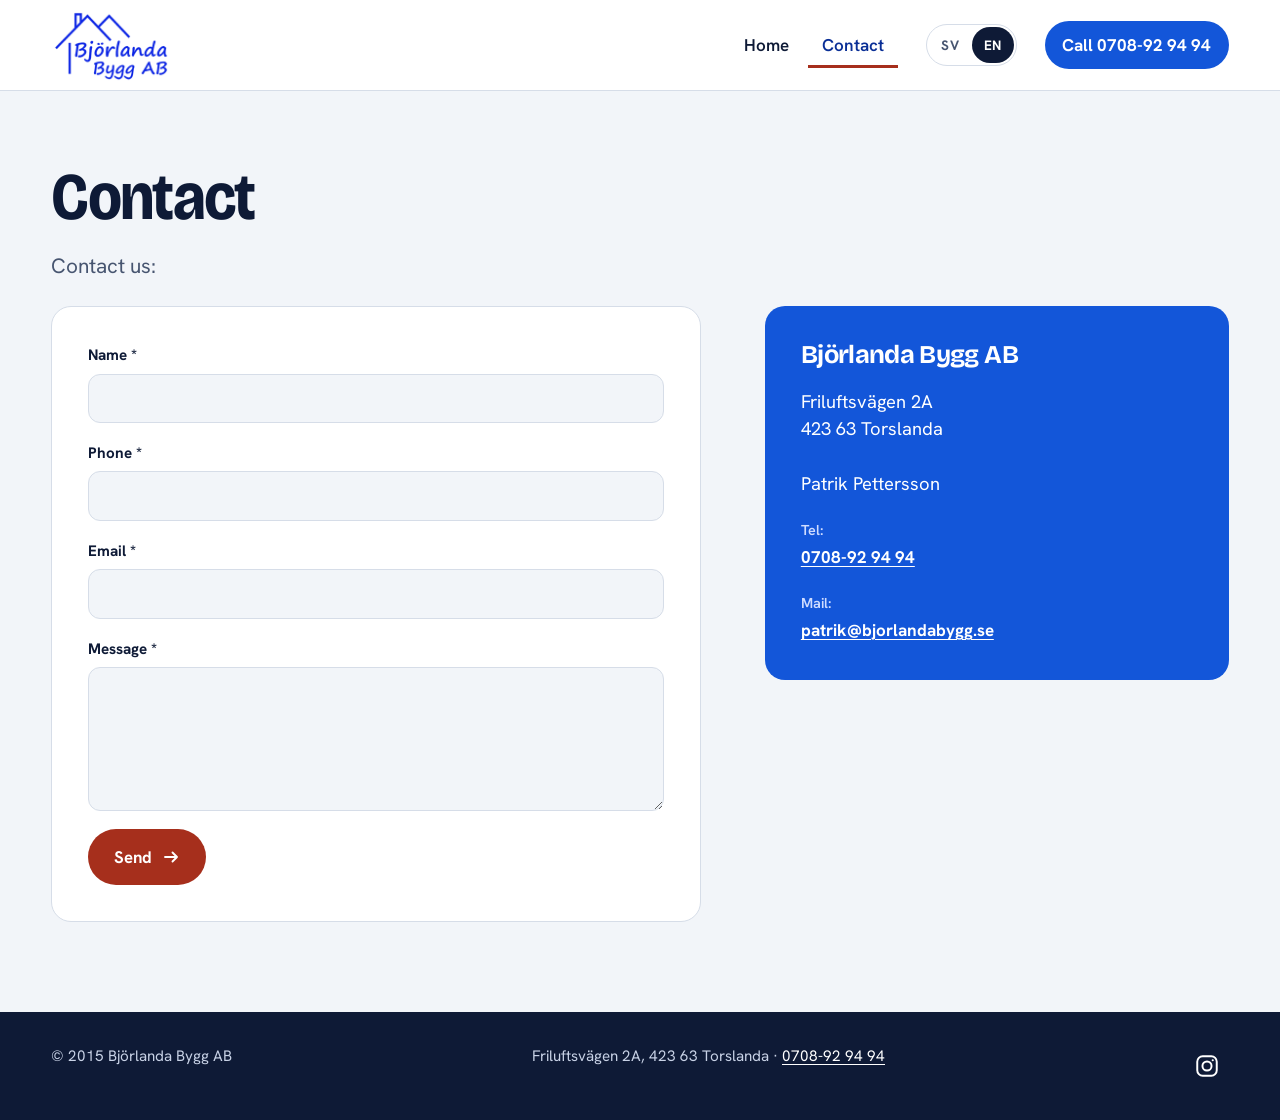
==== kontakt.html @ 341a0005 "feat: redesign bjorlandabygg.se as static site" ====
<!doctype html>
<html lang="sv">
<head>
<meta charset="utf-8">
<meta name="viewport" content="width=device-width, initial-scale=1">
<title>Kontakt | Björlanda Bygg AB</title>
<meta name="description" content="Björlanda Bygg AB – 35 års erfarenhet från tanke till färdigt arbete. Torslanda, Göteborg.">
<link rel="preconnect" href="https://fonts.googleapis.com">
<link rel="preconnect" href="https://fonts.gstatic.com" crossorigin>
<link href="https://fonts.googleapis.com/css2?family=Bricolage+Grotesque:opsz,wdth,wght@12..96,75..100,600..800&family=Hanken+Grotesk:wght@400;600;700&display=swap" rel="stylesheet">
<link rel="stylesheet" href="css/style.css">
</head>
<body data-doc="doc.contact">
<a class="skip" href="#main" data-i18n="skip">Hoppa till innehållet</a>
<header class="site-header">
  <div class="wrap">
    <a class="brand" href="index.html"><img src="assets/img/logo.png" width="250" height="150" alt="Björlanda Bygg AB"></a>
    <nav class="nav" data-i18n-aria="nav.label" aria-label="Huvudmeny">
      <a href="index.html" data-i18n="nav.home" >Hem</a>
      <a href="kontakt.html" data-i18n="nav.contact" aria-current="page">Kontakt</a>
    </nav>
    <div class="lang" role="group" aria-label="Språk / Language">
      <button type="button" data-lang="sv" aria-pressed="true">SV</button>
      <button type="button" data-lang="en" aria-pressed="false">EN</button>
    </div>
    <a class="tel" href="tel:+46708929494" data-i18n="tel.label">Ring 0708-92 94 94</a>
  </div>
</header>
<main id="main">
  <section class="page-head">
    <div class="wrap">
      <h1 data-i18n="c.h1">Kontakt</h1>
      <p style="margin-top:1rem;font-size:1.3rem;color:var(--muted)" data-i18n="c.lead">Kontakta oss:</p>
    </div>
  </section>
  <section class="contact">
    <div class="wrap">
      <form id="contact-form" novalidate>
        <label><span data-i18n="f.name">Namn *</span><input name="name" autocomplete="name" required></label>
        <label><span data-i18n="f.tel">Telefon *</span><input name="tel" type="tel" autocomplete="tel" required></label>
        <label><span data-i18n="f.mail">E-post *</span><input name="email" type="email" autocomplete="email" required></label>
        <label><span data-i18n="f.msg">Meddelande *</span><textarea name="message" required></textarea></label>
        <div><button class="btn btn-primary" type="submit"><span data-i18n="f.send">Skicka</span> <svg class="arrow" width="18" height="18" viewBox="0 0 24 24" fill="none" stroke="currentColor" stroke-width="2.5" stroke-linecap="round" stroke-linejoin="round" aria-hidden="true"><path d="M4 12h16M14 6l6 6-6 6"/></svg></button></div>
        <p class="status" id="form-status" role="status" aria-live="polite"></p>
      </form>
      <aside class="card-address">
        <h2 data-i18n="c.card">Björlanda Bygg AB</h2>
        <address>Friluftsvägen 2A<br>423 63 Torslanda<br><br>Patrik Pettersson</address>
        <div class="row"><span class="k" data-i18n="c.tel">Tel:</span><a href="tel:+46708929494">0708-92 94 94</a></div>
        <div class="row"><span class="k" data-i18n="c.mail">Mail:</span><a href="mailto:patrik@bjorlandabygg.se">patrik@bjorlandabygg.se</a></div>
      </aside>
    </div>
  </section>
</main>
<footer class="site-footer">
  <div class="wrap">
    <span data-i18n="foot.copy">© 2015 Björlanda Bygg AB</span>
    <span>Friluftsvägen 2A, 423 63 Torslanda · <a href="tel:+46708929494">0708-92 94 94</a></span>
    <a class="ig" href="https://www.instagram.com/bjorlandabygg/" target="_blank" rel="noopener" aria-label="Instagram: @bjorlandabygg"><svg width="26" height="26" viewBox="0 0 24 24" fill="none" stroke="currentColor" stroke-width="1.8" stroke-linecap="round" stroke-linejoin="round" aria-hidden="true"><rect x="3" y="3" width="18" height="18" rx="5"/><circle cx="12" cy="12" r="4.2"/><circle cx="17.3" cy="6.7" r="1" fill="currentColor" stroke="none"/></svg></a>
  </div>
</footer>
<script src="js/main.js"></script>
</body>
</html>
---- css/style.css ----
:root {
  --ground: #f2f5f9;
  --paper: #ffffff;
  --ink: #0e1a36;
  --muted: #475570;
  --line: #d6dde8;
  --blue: #1356d9;
  --blue-deep: #0a2f96;
  --blue-wash: #dbe6fb;
  --red: #a62f1c;
  --display: "Bricolage Grotesque", "Trebuchet MS", system-ui, sans-serif;
  --body: "Hanken Grotesk", system-ui, -apple-system, "Segoe UI", sans-serif;
  --ease: cubic-bezier(0.16, 1, 0.3, 1);
  --gutter: clamp(1rem, 4vw, 4rem);
  --max: 90rem;
  --radius: 1.25rem;
  color-scheme: light;
}

*, *::before, *::after { box-sizing: border-box; }
html { scroll-behavior: smooth; -webkit-text-size-adjust: 100%; }
body {
  margin: 0;
  background: var(--ground);
  color: var(--ink);
  font: 1.0625rem/1.6 var(--body);
  -webkit-font-smoothing: antialiased;
}
img { display: block; max-width: 100%; height: auto; }
a { color: inherit; text-decoration-thickness: 1px; text-underline-offset: 0.2em; }
::selection { background: var(--blue); color: #fff; }
:focus-visible { outline: 3px solid var(--blue); outline-offset: 3px; border-radius: 4px; }
.band :focus-visible, .on-blue :focus-visible { outline-color: #fff; }
.skip { position: absolute; left: -999px; top: 0; background: var(--ink); color: #fff; padding: 0.75rem 1rem; z-index: 100; }
.skip:focus { left: 0; }

h1, h2, h3 { font-family: var(--display); font-weight: 700; line-height: 1.04; letter-spacing: -0.025em; text-wrap: balance; margin: 0; }
h1 { font-size: clamp(2.25rem, 5.2vw, 6rem); font-variation-settings: "wdth" 90; }
h2 { font-size: clamp(2rem, 4.2vw, 3.25rem); }
p { margin: 0; max-width: 68ch; text-wrap: pretty; }

.wrap { width: 100%; max-width: calc(var(--max) + 2 * var(--gutter)); margin-inline: auto; padding-inline: var(--gutter); }

/* Header */
.site-header { background: var(--paper); border-bottom: 1px solid var(--line); position: sticky; top: 0; z-index: 20; }
.site-header .wrap { display: flex; align-items: center; gap: 1rem 1.75rem; padding-block: 0.6rem; flex-wrap: wrap; }
.brand img { width: 7.5rem; height: auto; }
.nav { display: flex; gap: 0.25rem; margin-left: auto; align-items: center; }
.nav a { padding: 0.6rem 0.9rem; text-decoration: none; font-weight: 600; border-radius: 999px; }
.nav a:hover { background: var(--blue-wash); }
.nav a[aria-current="page"] { color: var(--blue-deep); box-shadow: inset 0 -3px 0 var(--red); border-radius: 0; }
.lang { display: inline-flex; border: 1.5px solid var(--line); border-radius: 999px; padding: 2px; }
.lang button {
  font: 700 0.85rem var(--body); letter-spacing: 0.04em; border: 0; background: transparent; color: var(--muted);
  padding: 0.4rem 0.75rem; border-radius: 999px; cursor: pointer; min-height: 2.25rem;
}
.lang button[aria-pressed="true"] { background: var(--ink); color: #fff; }
.tel {
  font-weight: 700; text-decoration: none; background: var(--blue); color: #fff;
  padding: 0.65rem 1.1rem; border-radius: 999px; white-space: nowrap; font-variant-numeric: tabular-nums;
  transition: background 0.2s;
}
.tel:hover { background: var(--blue-deep); }
@media (max-width: 52rem) {
  .site-header { position: static; }
  .brand img { width: 5.5rem; }
  .lang { margin-left: auto; }
  .nav { margin-left: 0; order: 3; }
  .tel { order: 4; margin-left: auto; padding: 0.5rem 0.9rem; font-size: 0.95rem; }
  .work { scroll-margin-top: 1rem; }
}

/* Buttons */
.btn {
  display: inline-flex; align-items: center; gap: 0.6rem; font: 700 1.05rem var(--body); text-decoration: none;
  padding: 0.95rem 1.5rem; border-radius: 999px; border: 2px solid transparent; cursor: pointer; min-height: 3rem;
  transition: transform 0.25s var(--ease), background 0.2s, color 0.2s;
}
.btn:active { transform: translateY(1px); }
.btn-primary { background: var(--red); color: #fff; }
.btn-primary:hover { background: #8a2615; }
.btn-ghost { border-color: var(--ink); color: var(--ink); }
.btn-ghost:hover { background: var(--ink); color: #fff; }
.btn .arrow { transition: transform 0.3s var(--ease); }
.btn:hover .arrow { transform: translateX(4px); }

/* Hero */
.hero { padding-block: clamp(1.5rem, 3.5vw, 3rem) clamp(1rem, 2vw, 1.5rem); }
.hero .wrap { display: grid; grid-template-columns: minmax(0, 1fr) minmax(0, 1fr); gap: clamp(1.5rem, 4vw, 4rem); align-items: center; }
.hero h1 em { font-style: normal; color: var(--blue); }
.hero .lede { margin-top: 1.5rem; font-size: clamp(1.15rem, 1.6vw, 1.4rem); color: var(--muted); max-width: 34ch; }
.hero .lede strong { color: var(--ink); }
.cta-row { display: flex; flex-wrap: wrap; gap: 0.75rem; margin-top: 2rem; }
.gable {
  aspect-ratio: 4 / 3; overflow: hidden; width: 100%; max-width: 46rem; justify-self: end; background: var(--blue-wash);
  clip-path: polygon(0 17%, 50% 0, 100% 17%, 100% 100%, 0 100%);
}
.gable img { width: 100%; height: 100%; object-fit: cover; object-position: 70% 100%; }
@media (max-width: 52rem) {
  .hero .wrap { grid-template-columns: 1fr; }
  .gable { max-width: 20rem; aspect-ratio: 4 / 3; justify-self: start; }
}

/* Portfolio */
.work { padding-block: clamp(1rem, 2.5vw, 2rem) clamp(3rem, 7vw, 6rem); scroll-margin-top: 5.5rem; }
.work-head { display: flex; justify-content: space-between; align-items: end; gap: 1rem 2rem; flex-wrap: wrap; margin-bottom: 1.75rem; }
.link-arrow { font-weight: 700; color: var(--blue-deep); }
.mosaic > * { min-width: 0; }
.mosaic { display: grid; grid-template-columns: repeat(12, minmax(0, 1fr)); gap: clamp(0.6rem, 1.4vw, 1.1rem); }
.tile {
  position: relative; border: 0; padding: 0; background: var(--blue-wash); overflow: hidden; cursor: zoom-in;
  border-radius: var(--radius); display: block; color: #fff; text-align: left; font: inherit;
}
.tile img { width: 100%; height: 100%; object-fit: cover; transition: transform 0.9s var(--ease); }
.tile:hover img { transform: scale(1.04); }
.tile .cap {
  position: absolute; left: 0.9rem; bottom: 0.9rem; background: var(--paper); color: var(--ink);
  font-weight: 700; font-size: 0.95rem; padding: 0.35rem 0.8rem; border-radius: 999px;
}
.t-roof { grid-column: 1 / 8; grid-row: 1 / 3; }
.t-oak { grid-column: 8 / 13; aspect-ratio: 4 / 3; }
.t-white { grid-column: 8 / 13; aspect-ratio: 4 / 3; }
.t-roof { min-height: 20rem; }
.t-van { grid-column: 1 / 6; }
.t-silver { grid-column: 6 / 13; }
.t-van, .t-silver { height: clamp(16rem, 30vw, 27rem); }
.t-white img { object-position: 50% 70%; }
.t-silver img { object-position: 50% 62%; }
@media (max-width: 40rem) {
  .t-roof, .t-oak, .t-white, .t-van, .t-silver { grid-column: 1 / -1; grid-row: auto; aspect-ratio: 4 / 3; height: auto; min-height: 0; }
}
.ig-btn { display: grid; place-items: center; width: 3rem; height: 3rem; border-radius: 50%; border: 2px solid var(--ink); color: var(--ink); transition: background 0.2s, color 0.2s, transform 0.25s var(--ease); }
.ig-btn:hover { background: var(--ink); color: #fff; transform: rotate(-6deg); }
.js .tile { clip-path: inset(0 0 100% 0 round var(--radius)); transition: clip-path 1.1s var(--ease); }
.js .tile.in { clip-path: inset(0 0 0 0 round var(--radius)); }

/* Services band (drenched blue) */
.band { background: var(--blue); color: #fff; padding-block: clamp(3rem, 8vw, 6.5rem); position: relative; }
.band .intro { max-width: 30ch; color: #e6eeff; font-size: 1.25rem; margin-top: 1rem; }
.areas { display: grid; grid-template-columns: repeat(2, minmax(0, 1fr)); gap: clamp(2rem, 6vw, 5rem); margin-top: clamp(2rem, 5vw, 3.5rem); }
.areas h3 { font-size: 1.1rem; letter-spacing: 0.02em; color: #fff; padding-bottom: 0.75rem; border-bottom: 2px solid #fff; }
.areas ul { list-style: none; margin: 0; padding: 0; }
.areas li {
  font-family: var(--display); font-weight: 600; font-size: clamp(1.6rem, 3.2vw, 2.5rem); letter-spacing: -0.02em; line-height: 1.15;
  padding-block: 0.55rem; border-bottom: 1px solid rgb(255 255 255 / 0.28);
}
@media (max-width: 40rem) { .areas { grid-template-columns: 1fr; } }

/* Call strip */
.call { padding-block: clamp(3rem, 7vw, 5.5rem); }
.call .wrap { display: grid; grid-template-columns: minmax(0, 1fr) auto; gap: 1.5rem 3rem; align-items: center; }
.call .big-tel {
  font-family: var(--display); font-weight: 800; font-size: clamp(2.2rem, 6vw, 4.75rem); letter-spacing: -0.03em; text-decoration: none;
  color: var(--blue-deep); font-variant-numeric: tabular-nums; line-height: 1;
}
.call .big-tel:hover { color: var(--red); }
.call p { color: var(--muted); margin-top: 0.75rem; }
@media (max-width: 48rem) { .call .wrap { grid-template-columns: 1fr; } }

/* Contact page */
.page-head { padding-block: clamp(2.5rem, 6vw, 4.5rem) 1.5rem; }
.contact { padding-bottom: clamp(3rem, 7vw, 6rem); }
.contact .wrap { display: grid; grid-template-columns: minmax(0, 7fr) minmax(0, 5fr); gap: clamp(2rem, 5vw, 4.5rem); align-items: start; }
form { background: var(--paper); border: 1px solid var(--line); border-radius: var(--radius); padding: clamp(1.25rem, 3vw, 2.25rem); display: grid; gap: 1.1rem; }
label { display: grid; gap: 0.4rem; font-weight: 700; font-size: 0.95rem; }
input, textarea {
  font: 400 1.05rem var(--body); color: var(--ink); background: var(--ground); border: 1.5px solid var(--line);
  border-radius: 0.75rem; padding: 0.8rem 0.95rem; width: 100%; min-height: 3rem; transition: border-color 0.2s, background 0.2s;
}
textarea { min-height: 9rem; resize: vertical; }
input:hover, textarea:hover { border-color: #9fb0cc; }
input:focus, textarea:focus { outline: none; border-color: var(--blue); background: #fff; box-shadow: 0 0 0 3px var(--blue-wash); }
input:user-invalid, textarea:user-invalid { border-color: var(--red); }
.status:empty { display: none; }
.status { min-height: 0; font-weight: 600; color: var(--blue-deep); }
.status.err { color: var(--red); }
.card-address { background: var(--blue); color: #fff; border-radius: var(--radius); padding: clamp(1.5rem, 3vw, 2.25rem); display: grid; gap: 1.25rem; }
.card-address h2 { font-size: 1.6rem; }
.card-address address { font-style: normal; font-size: 1.15rem; line-height: 1.5; }
.card-address a { font-weight: 700; }
.card-address .row { display: grid; gap: 0.15rem; }
.card-address .k { font-size: 0.9rem; color: #cfdcff; font-weight: 600; }
@media (max-width: 52rem) { .contact .wrap { grid-template-columns: 1fr; } }

/* Footer */
.site-footer { background: var(--ink); color: #c8d2e6; padding-block: 2rem; font-size: 0.95rem; }
.site-footer .wrap { display: flex; flex-wrap: wrap; gap: 0.75rem 2rem; justify-content: space-between; }
.site-footer a { color: #fff; }
.site-footer .ig { display: inline-grid; place-items: center; width: 2.75rem; height: 2.75rem; text-decoration: none; border-radius: 50%; transition: background 0.2s; }
.site-footer .ig:hover { background: rgb(255 255 255 / 0.12); }
.site-footer .ig:focus-visible { outline-color: #fff; }

/* Lightbox */
dialog.lb { border: 0; padding: 0; background: transparent; max-width: min(92vw, 62rem); max-height: 92vh; overflow: visible; }
dialog.lb::backdrop { background: rgb(8 16 40 / 0.86); }
dialog.lb img { max-height: 86vh; width: auto; margin: auto; border-radius: var(--radius); }
dialog.lb button { position: absolute; top: -2.9rem; right: 0; background: #fff; border: 0; border-radius: 999px; font: 700 1rem var(--body); padding: 0.55rem 1.1rem; cursor: pointer; }

/* Before / after slider */
.ba { padding-block: clamp(1rem, 2.5vw, 2rem) clamp(2.5rem, 5vw, 4rem); }
.ba[hidden] { display: none; }
.ba-hint { color: var(--muted); margin-top: 0.5rem; }
.ba-stage { margin-top: 1.5rem; }
.ba-fig { margin: 0; min-width: 0; }
.ba-frame { --pos: 50%; position: relative; height: clamp(17rem, 34vw, 32rem); width: 100%; border-radius: var(--radius); overflow: hidden; background: var(--blue-wash); touch-action: pan-y; user-select: none; }
.ba-frame img { position: absolute; inset: 0; width: 100%; height: 100%; object-fit: cover; pointer-events: none; }
.ba-frame .ba-before { clip-path: inset(0 calc(100% - var(--pos)) 0 0); }
.ba-line { position: absolute; top: 0; bottom: 0; left: var(--pos); width: 3px; background: #fff; transform: translateX(-50%); box-shadow: 0 0 0.75rem rgb(14 26 54 / 0.35); pointer-events: none; }
.ba-knob { position: absolute; top: 50%; left: var(--pos); transform: translate(-50%, -50%); width: 3.25rem; height: 3.25rem; border-radius: 50%; background: #fff; color: var(--blue-deep); display: grid; place-items: center; pointer-events: none; box-shadow: 0 0.35rem 1rem rgb(14 26 54 / 0.3); transition: transform 0.25s var(--ease); }
.ba-frame:hover .ba-knob, .ba-frame:focus-within .ba-knob { transform: translate(-50%, -50%) scale(1.08); }
.ba-range { position: absolute; inset: 0; width: 100%; height: 100%; margin: 0; opacity: 0; cursor: ew-resize; min-height: 0; padding: 0; border: 0; }
.ba-frame:has(.ba-range:focus-visible) { outline: 3px solid var(--blue); outline-offset: 3px; }
.ba-tag { position: absolute; top: 0.9rem; background: var(--paper); color: var(--ink); font-weight: 700; font-size: 0.9rem; padding: 0.3rem 0.75rem; border-radius: 999px; pointer-events: none; }
.ba-tag.b { left: 0.9rem; } .ba-tag.a { right: 0.9rem; }
.ba figcaption { margin-top: 0.75rem; font-weight: 600; display: flex; gap: 0.75rem; justify-content: space-between; }
.ba-count { color: var(--muted); font-variant-numeric: tabular-nums; }
.ba-nav {
  position: absolute; top: 50%; z-index: 2; width: 3.25rem; height: 3.25rem; margin-top: -1.625rem; border-radius: 50%; border: 0;
  background: #fff; color: var(--ink); display: grid; place-items: center; cursor: pointer;
  box-shadow: 0 0.35rem 1rem rgb(14 26 54 / 0.3);
  opacity: 0; pointer-events: none; transition: opacity 0.25s var(--ease), transform 0.25s var(--ease), background 0.2s, color 0.2s;
}
.ba-prev { left: 0.9rem; transform: translateX(-0.5rem); }
.ba-next { right: 0.9rem; transform: translateX(0.5rem); }
/* revealed when the pointer nears that edge, or when the arrow has keyboard focus */
.ba-frame.near-l .ba-prev, .ba-frame.near-r .ba-next, .ba-nav:focus-visible { opacity: 1; pointer-events: auto; transform: none; }
.ba-nav:hover { background: var(--ink); color: #fff; }
.ba-nav:active { scale: 0.94; }
.ba-nav[hidden] { display: none; }
@media (hover: none) { .ba-nav { opacity: 0.9; pointer-events: auto; transform: none; } }
@media (max-width: 40rem) { .ba-frame { height: auto; aspect-ratio: 4 / 3; } .ba-nav { width: 2.5rem; height: 2.5rem; margin-top: -1.25rem; }  }

@media (prefers-reduced-motion: reduce) {
  html { scroll-behavior: auto; }
  .js .tile { clip-path: none; transition: none; }
  .tile img, .btn, .btn .arrow { transition: none; }
}
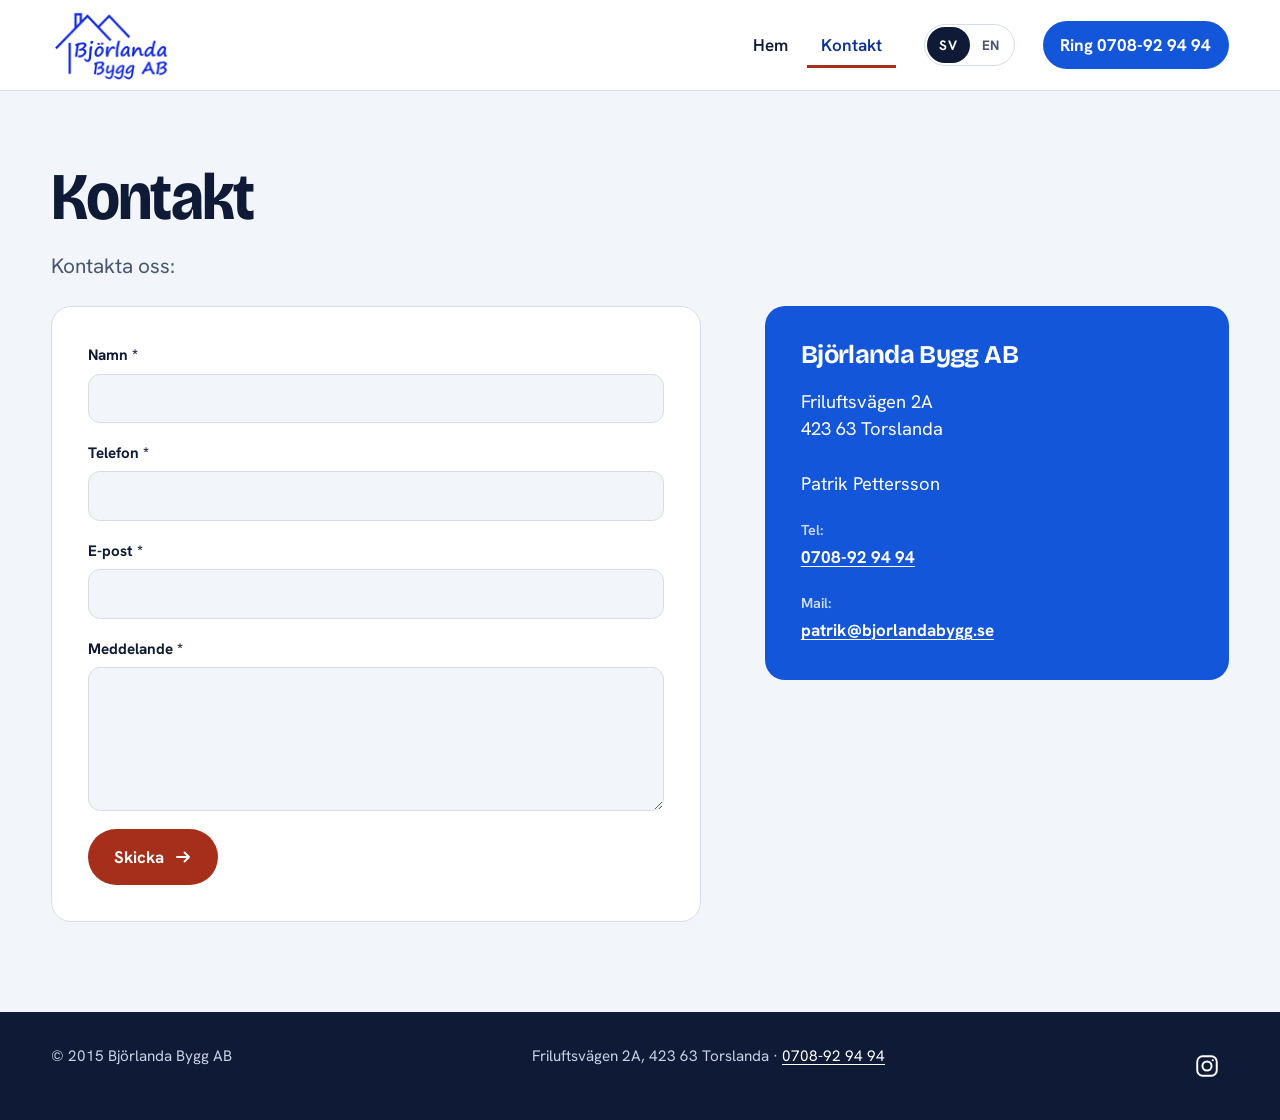
==== commit 49a71b67: "fix: default the site language to Swedish" ====
--- a/kontakt.html
+++ b/kontakt.html
@@ -8,7 +8,7 @@
 <link rel="preconnect" href="https://fonts.googleapis.com">
 <link rel="preconnect" href="https://fonts.gstatic.com" crossorigin>
 <link href="https://fonts.googleapis.com/css2?family=Bricolage+Grotesque:opsz,wdth,wght@12..96,75..100,600..800&family=Hanken+Grotesk:wght@400;600;700&display=swap" rel="stylesheet">
-<link rel="stylesheet" href="css/style.css">
+<link rel="stylesheet" href="css/style.css?v=3">
 </head>
 <body data-doc="doc.contact">
 <a class="skip" href="#main" data-i18n="skip">Hoppa till innehållet</a>
@@ -59,6 +59,6 @@
     <a class="ig" href="https://www.instagram.com/bjorlandabygg/" target="_blank" rel="noopener" aria-label="Instagram: @bjorlandabygg"><svg width="26" height="26" viewBox="0 0 24 24" fill="none" stroke="currentColor" stroke-width="1.8" stroke-linecap="round" stroke-linejoin="round" aria-hidden="true"><rect x="3" y="3" width="18" height="18" rx="5"/><circle cx="12" cy="12" r="4.2"/><circle cx="17.3" cy="6.7" r="1" fill="currentColor" stroke="none"/></svg></a>
   </div>
 </footer>
-<script src="js/main.js"></script>
+<script src="js/main.js?v=4"></script>
 </body>
 </html>
--- a/css/style.css
+++ b/css/style.css
@@ -203,7 +203,7 @@
 .ba-stage { margin-top: 1.5rem; }
 .ba-fig { margin: 0; min-width: 0; }
 .ba-frame { --pos: 50%; position: relative; height: clamp(17rem, 34vw, 32rem); width: 100%; border-radius: var(--radius); overflow: hidden; background: var(--blue-wash); touch-action: pan-y; user-select: none; }
-.ba-frame img { position: absolute; inset: 0; width: 100%; height: 100%; object-fit: cover; pointer-events: none; }
+.ba-frame img { position: absolute; inset: 0; width: 100%; height: 100%; object-fit: cover; object-position: 50% 44%; pointer-events: none; }
 .ba-frame .ba-before { clip-path: inset(0 calc(100% - var(--pos)) 0 0); }
 .ba-line { position: absolute; top: 0; bottom: 0; left: var(--pos); width: 3px; background: #fff; transform: translateX(-50%); box-shadow: 0 0 0.75rem rgb(14 26 54 / 0.35); pointer-events: none; }
 .ba-knob { position: absolute; top: 50%; left: var(--pos); transform: translate(-50%, -50%); width: 3.25rem; height: 3.25rem; border-radius: 50%; background: #fff; color: var(--blue-deep); display: grid; place-items: center; pointer-events: none; box-shadow: 0 0.35rem 1rem rgb(14 26 54 / 0.3); transition: transform 0.25s var(--ease); }
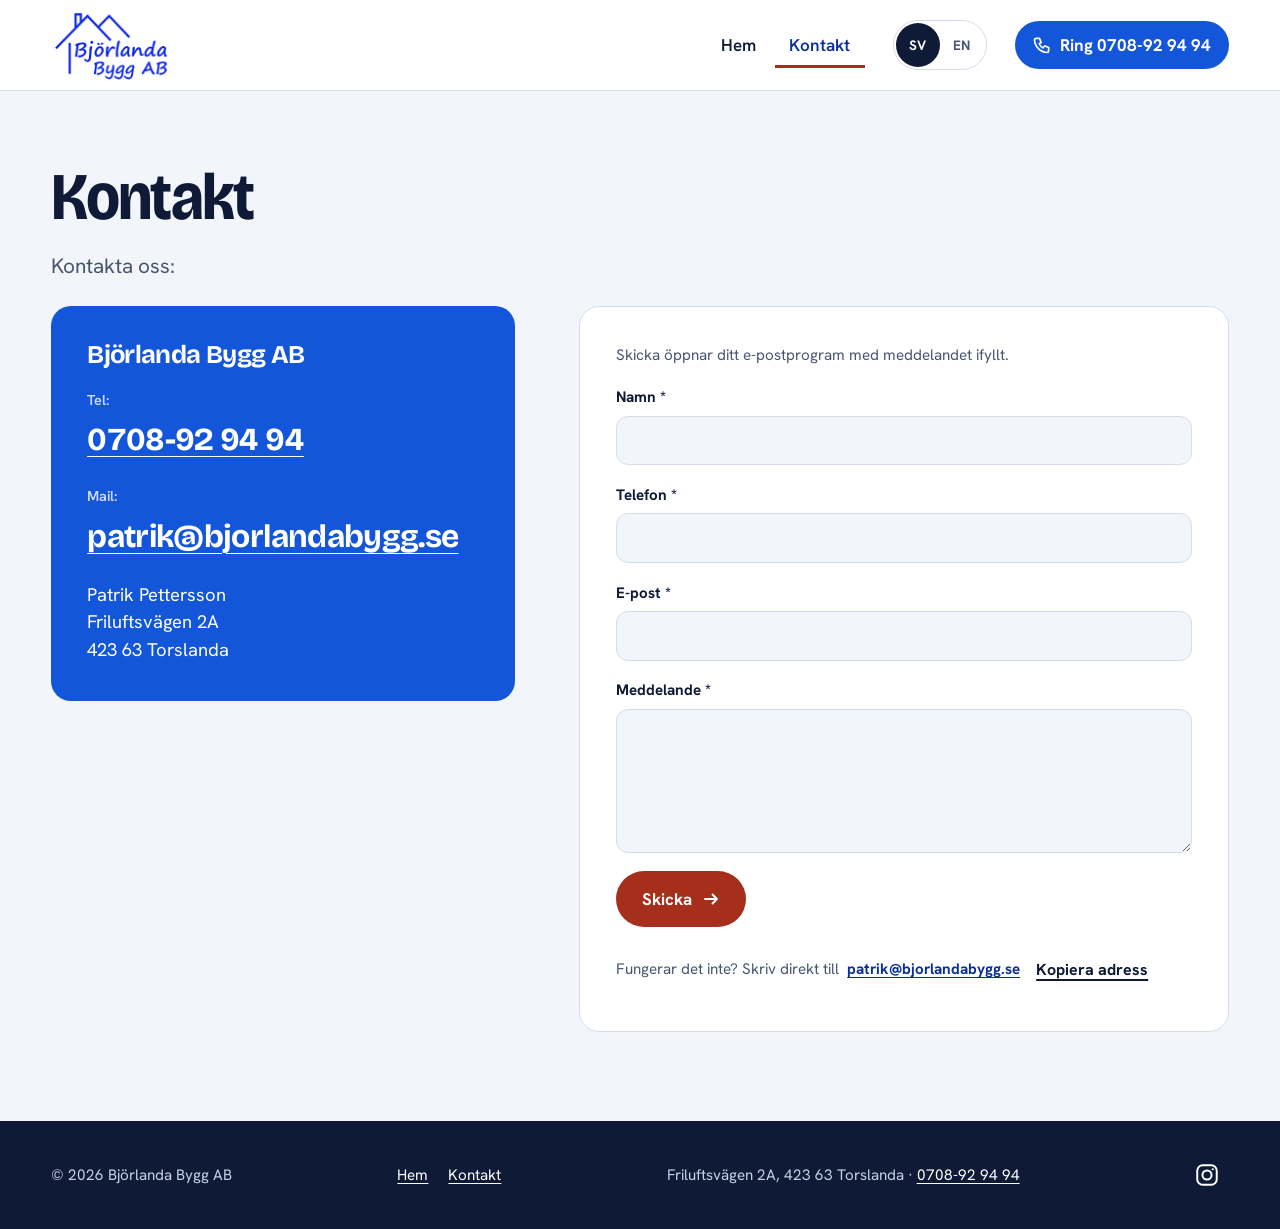
==== commit 3a61ed9e: "feat: compact mobile header, contact page leads with call and email, inline form validation" ====
--- a/kontakt.html
+++ b/kontakt.html
@@ -8,7 +8,7 @@
 <link rel="preconnect" href="https://fonts.googleapis.com">
 <link rel="preconnect" href="https://fonts.gstatic.com" crossorigin>
 <link href="https://fonts.googleapis.com/css2?family=Bricolage+Grotesque:opsz,wdth,wght@12..96,75..100,600..800&family=Hanken+Grotesk:wght@400;600;700&display=swap" rel="stylesheet">
-<link rel="stylesheet" href="css/style.css?v=3">
+<link rel="stylesheet" href="css/style.css?v=6">
 </head>
 <body data-doc="doc.contact">
 <a class="skip" href="#main" data-i18n="skip">Hoppa till innehållet</a>
@@ -23,7 +23,7 @@
       <button type="button" data-lang="sv" aria-pressed="true">SV</button>
       <button type="button" data-lang="en" aria-pressed="false">EN</button>
     </div>
-    <a class="tel" href="tel:+46708929494" data-i18n="tel.label">Ring 0708-92 94 94</a>
+    <a class="tel" href="tel:+46708929494" data-i18n-aria="tel.label" aria-label="Ring 0708-92 94 94"><svg class="tel-ic" width="20" height="20" viewBox="0 0 24 24" fill="none" stroke="currentColor" stroke-width="2" stroke-linecap="round" stroke-linejoin="round" aria-hidden="true"><path d="M5 4h4l2 5-2.5 1.5a11 11 0 0 0 5 5L15 13l5 2v4a2 2 0 0 1-2 2A16 16 0 0 1 3 6a2 2 0 0 1 2-2z"/></svg><span data-i18n="tel.label">Ring 0708-92 94 94</span></a>
   </div>
 </header>
 <main id="main">
@@ -35,30 +35,35 @@
   </section>
   <section class="contact">
     <div class="wrap">
-      <form id="contact-form" novalidate>
-        <label><span data-i18n="f.name">Namn *</span><input name="name" autocomplete="name" required></label>
-        <label><span data-i18n="f.tel">Telefon *</span><input name="tel" type="tel" autocomplete="tel" required></label>
-        <label><span data-i18n="f.mail">E-post *</span><input name="email" type="email" autocomplete="email" required></label>
-        <label><span data-i18n="f.msg">Meddelande *</span><textarea name="message" required></textarea></label>
+      <aside class="card-address">
+        <h2 data-i18n="c.card">Björlanda Bygg AB</h2>
+        <div class="row"><span class="k" data-i18n="c.tel">Tel:</span><a class="big" href="tel:+46708929494">0708-92 94 94</a></div>
+        <div class="row"><span class="k" data-i18n="c.mail">Mail:</span><a class="big" href="mailto:patrik@bjorlandabygg.se">patrik@bjorlandabygg.se</a></div>
+        <address>Patrik Pettersson<br>Friluftsvägen 2A<br>423 63 Torslanda</address>
+      </aside>
+      <form id="contact-form" novalidate aria-describedby="form-note">
+        <p class="form-note" id="form-note" data-i18n="f.note">Skicka öppnar ditt e-postprogram med meddelandet ifyllt.</p>
+        <label><span data-i18n="f.name">Namn *</span><input id="f-name" name="name" autocomplete="name" required></label>
+        <label><span data-i18n="f.tel">Telefon *</span><input id="f-tel" name="tel" type="tel" autocomplete="tel" required></label>
+        <label><span data-i18n="f.mail">E-post *</span><input id="f-email" name="email" type="email" autocomplete="email" required></label>
+        <label><span data-i18n="f.msg">Meddelande *</span><textarea id="f-message" name="message" required></textarea></label>
         <div><button class="btn btn-primary" type="submit"><span data-i18n="f.send">Skicka</span> <svg class="arrow" width="18" height="18" viewBox="0 0 24 24" fill="none" stroke="currentColor" stroke-width="2.5" stroke-linecap="round" stroke-linejoin="round" aria-hidden="true"><path d="M4 12h16M14 6l6 6-6 6"/></svg></button></div>
         <p class="status" id="form-status" role="status" aria-live="polite"></p>
+        <p class="fallback"><span data-i18n="f.fallback">Fungerar det inte? Skriv direkt till</span> <a href="mailto:patrik@bjorlandabygg.se">patrik@bjorlandabygg.se</a> <button class="btn-text" type="button" id="copy-mail" data-i18n="f.copy">Kopiera adress</button></p>
       </form>
-      <aside class="card-address">
-        <h2 data-i18n="c.card">Björlanda Bygg AB</h2>
-        <address>Friluftsvägen 2A<br>423 63 Torslanda<br><br>Patrik Pettersson</address>
-        <div class="row"><span class="k" data-i18n="c.tel">Tel:</span><a href="tel:+46708929494">0708-92 94 94</a></div>
-        <div class="row"><span class="k" data-i18n="c.mail">Mail:</span><a href="mailto:patrik@bjorlandabygg.se">patrik@bjorlandabygg.se</a></div>
-      </aside>
+      
+      
     </div>
   </section>
 </main>
 <footer class="site-footer">
   <div class="wrap">
-    <span data-i18n="foot.copy">© 2015 Björlanda Bygg AB</span>
+    <span data-i18n="foot.copy">© 2026 Björlanda Bygg AB</span>
+    <nav class="foot-nav" data-i18n-aria="nav.label" aria-label="Huvudmeny"><a href="index.html" data-i18n="nav.home">Hem</a><a href="kontakt.html" data-i18n="nav.contact">Kontakt</a></nav>
     <span>Friluftsvägen 2A, 423 63 Torslanda · <a href="tel:+46708929494">0708-92 94 94</a></span>
     <a class="ig" href="https://www.instagram.com/bjorlandabygg/" target="_blank" rel="noopener" aria-label="Instagram: @bjorlandabygg"><svg width="26" height="26" viewBox="0 0 24 24" fill="none" stroke="currentColor" stroke-width="1.8" stroke-linecap="round" stroke-linejoin="round" aria-hidden="true"><rect x="3" y="3" width="18" height="18" rx="5"/><circle cx="12" cy="12" r="4.2"/><circle cx="17.3" cy="6.7" r="1" fill="currentColor" stroke="none"/></svg></a>
   </div>
 </footer>
-<script src="js/main.js?v=4"></script>
+<script src="js/main.js?v=6"></script>
 </body>
 </html>
--- a/css/style.css
+++ b/css/style.css
@@ -52,10 +52,11 @@
 .lang { display: inline-flex; border: 1.5px solid var(--line); border-radius: 999px; padding: 2px; }
 .lang button {
   font: 700 0.85rem var(--body); letter-spacing: 0.04em; border: 0; background: transparent; color: var(--muted);
-  padding: 0.4rem 0.75rem; border-radius: 999px; cursor: pointer; min-height: 2.25rem;
+  padding: 0.4rem 0.75rem; border-radius: 999px; cursor: pointer; min-height: 2.75rem; min-width: 2.75rem;
 }
 .lang button[aria-pressed="true"] { background: var(--ink); color: #fff; }
 .tel {
+  display: inline-flex; align-items: center; gap: 0.5rem;
   font-weight: 700; text-decoration: none; background: var(--blue); color: #fff;
   padding: 0.65rem 1.1rem; border-radius: 999px; white-space: nowrap; font-variant-numeric: tabular-nums;
   transition: background 0.2s;
@@ -63,10 +64,13 @@
 .tel:hover { background: var(--blue-deep); }
 @media (max-width: 52rem) {
   .site-header { position: static; }
-  .brand img { width: 5.5rem; }
+  .site-header .wrap { flex-wrap: nowrap; gap: 0.5rem; padding-block: 0.5rem; }
+  .brand img { width: 5.25rem; }
+  .nav { display: none; }
   .lang { margin-left: auto; }
-  .nav { margin-left: 0; order: 3; }
-  .tel { order: 4; margin-left: auto; padding: 0.5rem 0.9rem; font-size: 0.95rem; }
+  .tel { width: 2.75rem; height: 2.75rem; padding: 0; justify-content: center; }
+  .tel span { position: absolute; width: 1px; height: 1px; overflow: hidden; clip-path: inset(50%); white-space: nowrap; }
+  .hero-call { display: none; }
   .work { scroll-margin-top: 1rem; }
 }
 
@@ -81,6 +85,8 @@
 .btn-primary:hover { background: #8a2615; }
 .btn-ghost { border-color: var(--ink); color: var(--ink); }
 .btn-ghost:hover { background: var(--ink); color: #fff; }
+.btn-text { font: 700 1rem var(--body); color: var(--ink); background: none; border: 0; padding: 0.9rem 0.5rem; min-height: 2.75rem; text-decoration: underline; text-underline-offset: 0.25em; text-decoration-thickness: 2px; cursor: pointer; display: inline-flex; align-items: center; }
+.btn-text:hover { color: var(--red); }
 .btn .arrow { transition: transform 0.3s var(--ease); }
 .btn:hover .arrow { transform: translateX(4px); }
 
@@ -88,7 +94,7 @@
 .hero { padding-block: clamp(1.5rem, 3.5vw, 3rem) clamp(1rem, 2vw, 1.5rem); }
 .hero .wrap { display: grid; grid-template-columns: minmax(0, 1fr) minmax(0, 1fr); gap: clamp(1.5rem, 4vw, 4rem); align-items: center; }
 .hero h1 em { font-style: normal; color: var(--blue); }
-.hero .lede { margin-top: 1.5rem; font-size: clamp(1.15rem, 1.6vw, 1.4rem); color: var(--muted); max-width: 34ch; }
+.hero .lede { margin-top: 1.5rem; font-size: clamp(1.15rem, 1.6vw, 1.4rem); color: var(--muted); max-width: 40ch; text-wrap: balance; }
 .hero .lede strong { color: var(--ink); }
 .cta-row { display: flex; flex-wrap: wrap; gap: 0.75rem; margin-top: 2rem; }
 .gable {
@@ -98,7 +104,8 @@
 .gable img { width: 100%; height: 100%; object-fit: cover; object-position: 70% 100%; }
 @media (max-width: 52rem) {
   .hero .wrap { grid-template-columns: 1fr; }
-  .gable { max-width: 20rem; aspect-ratio: 4 / 3; justify-self: start; }
+  .gable { max-width: none; aspect-ratio: 16 / 7; justify-self: stretch; clip-path: polygon(0 20%, 50% 0, 100% 20%, 100% 100%, 0 100%); }
+  .gable img { object-position: 72% 74%; }
 }
 
 /* Portfolio */
@@ -160,7 +167,7 @@
 /* Contact page */
 .page-head { padding-block: clamp(2.5rem, 6vw, 4.5rem) 1.5rem; }
 .contact { padding-bottom: clamp(3rem, 7vw, 6rem); }
-.contact .wrap { display: grid; grid-template-columns: minmax(0, 7fr) minmax(0, 5fr); gap: clamp(2rem, 5vw, 4.5rem); align-items: start; }
+.contact .wrap { display: grid; grid-template-columns: minmax(0, 5fr) minmax(0, 7fr); gap: clamp(2rem, 5vw, 4.5rem); align-items: start; }
 form { background: var(--paper); border: 1px solid var(--line); border-radius: var(--radius); padding: clamp(1.25rem, 3vw, 2.25rem); display: grid; gap: 1.1rem; }
 label { display: grid; gap: 0.4rem; font-weight: 700; font-size: 0.95rem; }
 input, textarea {
@@ -169,7 +176,14 @@
 }
 textarea { min-height: 9rem; resize: vertical; }
 input:hover, textarea:hover { border-color: #9fb0cc; }
-input:focus, textarea:focus { outline: none; border-color: var(--blue); background: #fff; box-shadow: 0 0 0 3px var(--blue-wash); }
+input:focus-visible, textarea:focus-visible { outline: 3px solid var(--blue); outline-offset: 2px; border-color: var(--blue); background: #fff; }
+.ba-range:focus-visible { outline: none; }
+input[aria-invalid="true"], textarea[aria-invalid="true"] { border-color: var(--red); }
+.err { color: var(--red); font-weight: 600; font-size: 0.92rem; }
+.err:empty { display: none; }
+.form-note { color: var(--muted); font-size: 0.95rem; }
+.fallback { display: flex; flex-wrap: wrap; align-items: center; gap: 0.25rem 0.5rem; font-size: 0.95rem; color: var(--muted); }
+.fallback a { font-weight: 700; color: var(--blue-deep); padding-block: 0.6rem; }
 input:user-invalid, textarea:user-invalid { border-color: var(--red); }
 .status:empty { display: none; }
 .status { min-height: 0; font-weight: 600; color: var(--blue-deep); }
@@ -178,14 +192,16 @@
 .card-address h2 { font-size: 1.6rem; }
 .card-address address { font-style: normal; font-size: 1.15rem; line-height: 1.5; }
 .card-address a { font-weight: 700; }
+.card-address a.big { display: inline-flex; align-items: center; min-height: 2.75rem; font-family: var(--display); font-size: clamp(1.4rem, 4.6vw, 2rem); letter-spacing: -0.02em; overflow-wrap: anywhere; font-variant-numeric: tabular-nums; }
 .card-address .row { display: grid; gap: 0.15rem; }
 .card-address .k { font-size: 0.9rem; color: #cfdcff; font-weight: 600; }
 @media (max-width: 52rem) { .contact .wrap { grid-template-columns: 1fr; } }
 
 /* Footer */
 .site-footer { background: var(--ink); color: #c8d2e6; padding-block: 2rem; font-size: 0.95rem; }
-.site-footer .wrap { display: flex; flex-wrap: wrap; gap: 0.75rem 2rem; justify-content: space-between; }
-.site-footer a { color: #fff; }
+.site-footer .wrap { display: flex; flex-wrap: wrap; align-items: center; gap: 0.25rem 2rem; justify-content: space-between; }
+.site-footer a { color: #fff; display: inline-flex; align-items: center; min-height: 2.75rem; }
+.foot-nav { display: flex; gap: 0.5rem 1.25rem; flex-wrap: wrap; }
 .site-footer .ig { display: inline-grid; place-items: center; width: 2.75rem; height: 2.75rem; text-decoration: none; border-radius: 50%; transition: background 0.2s; }
 .site-footer .ig:hover { background: rgb(255 255 255 / 0.12); }
 .site-footer .ig:focus-visible { outline-color: #fff; }
